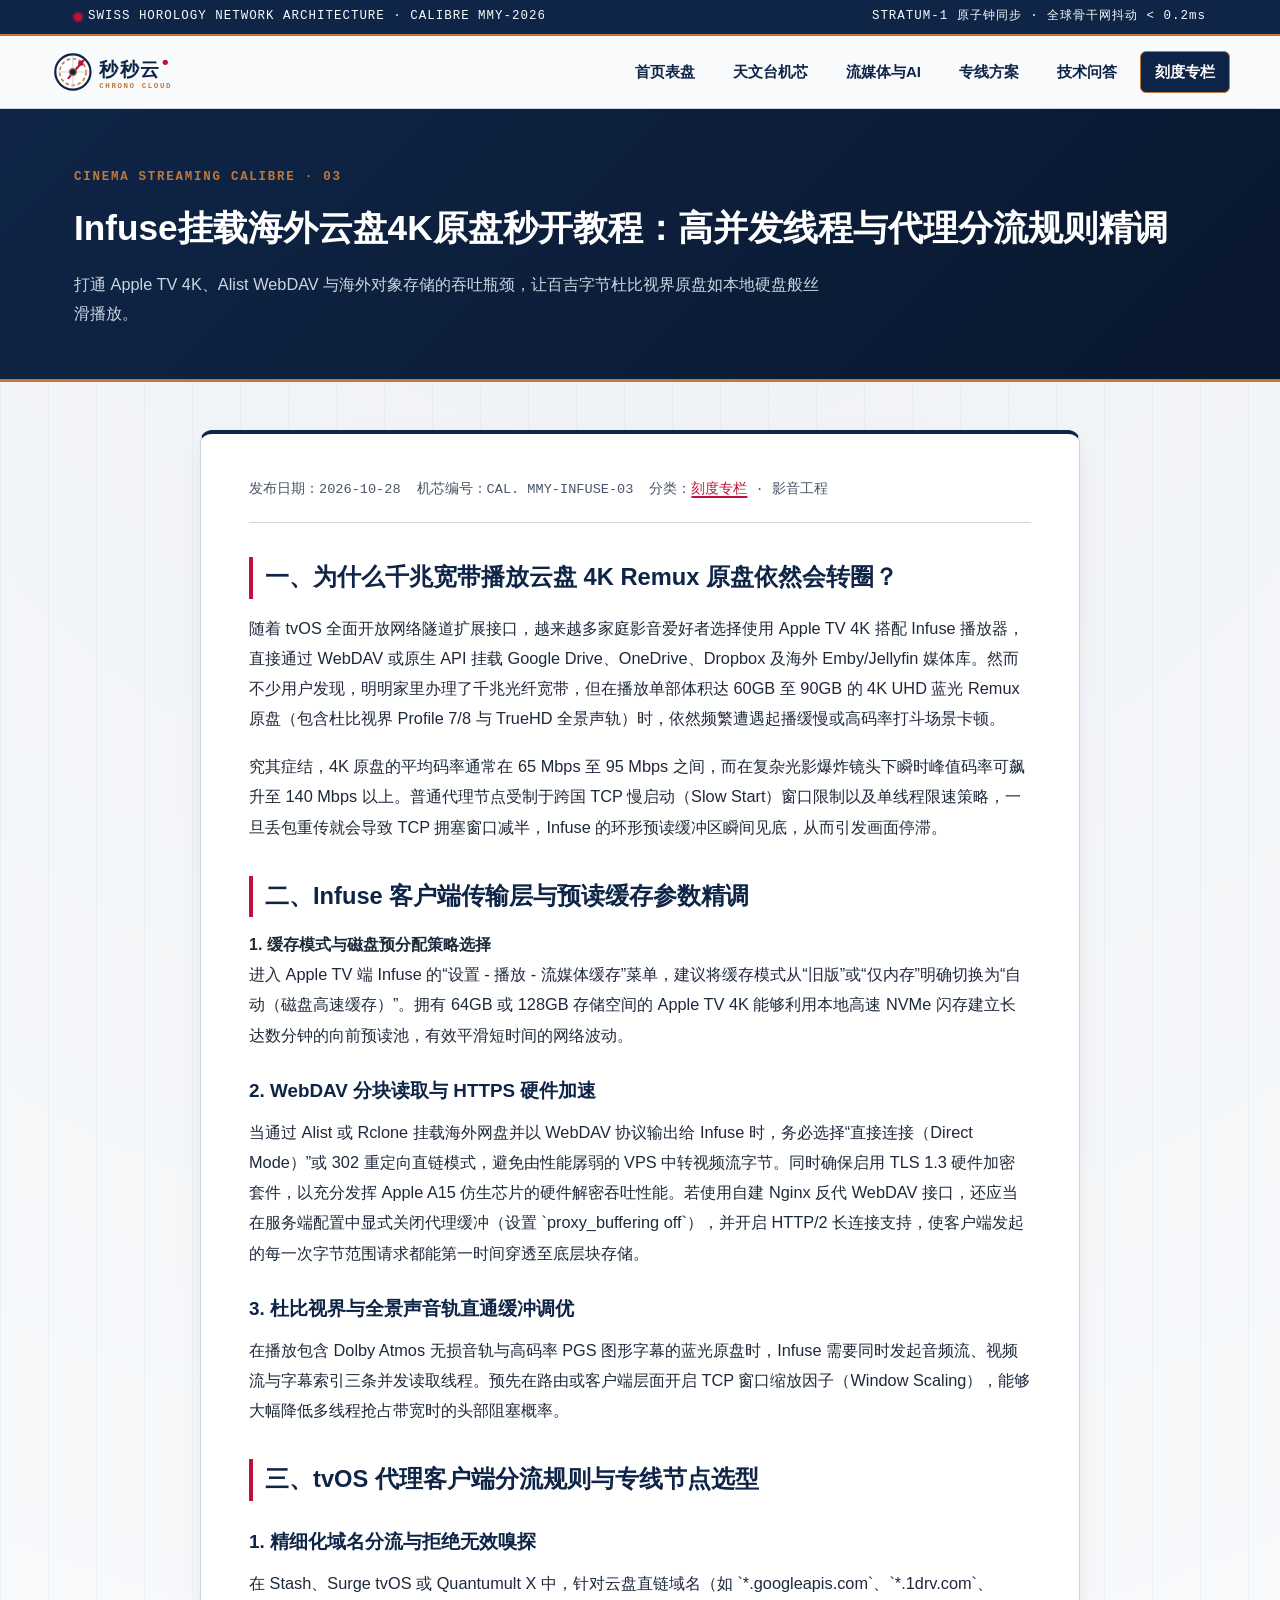
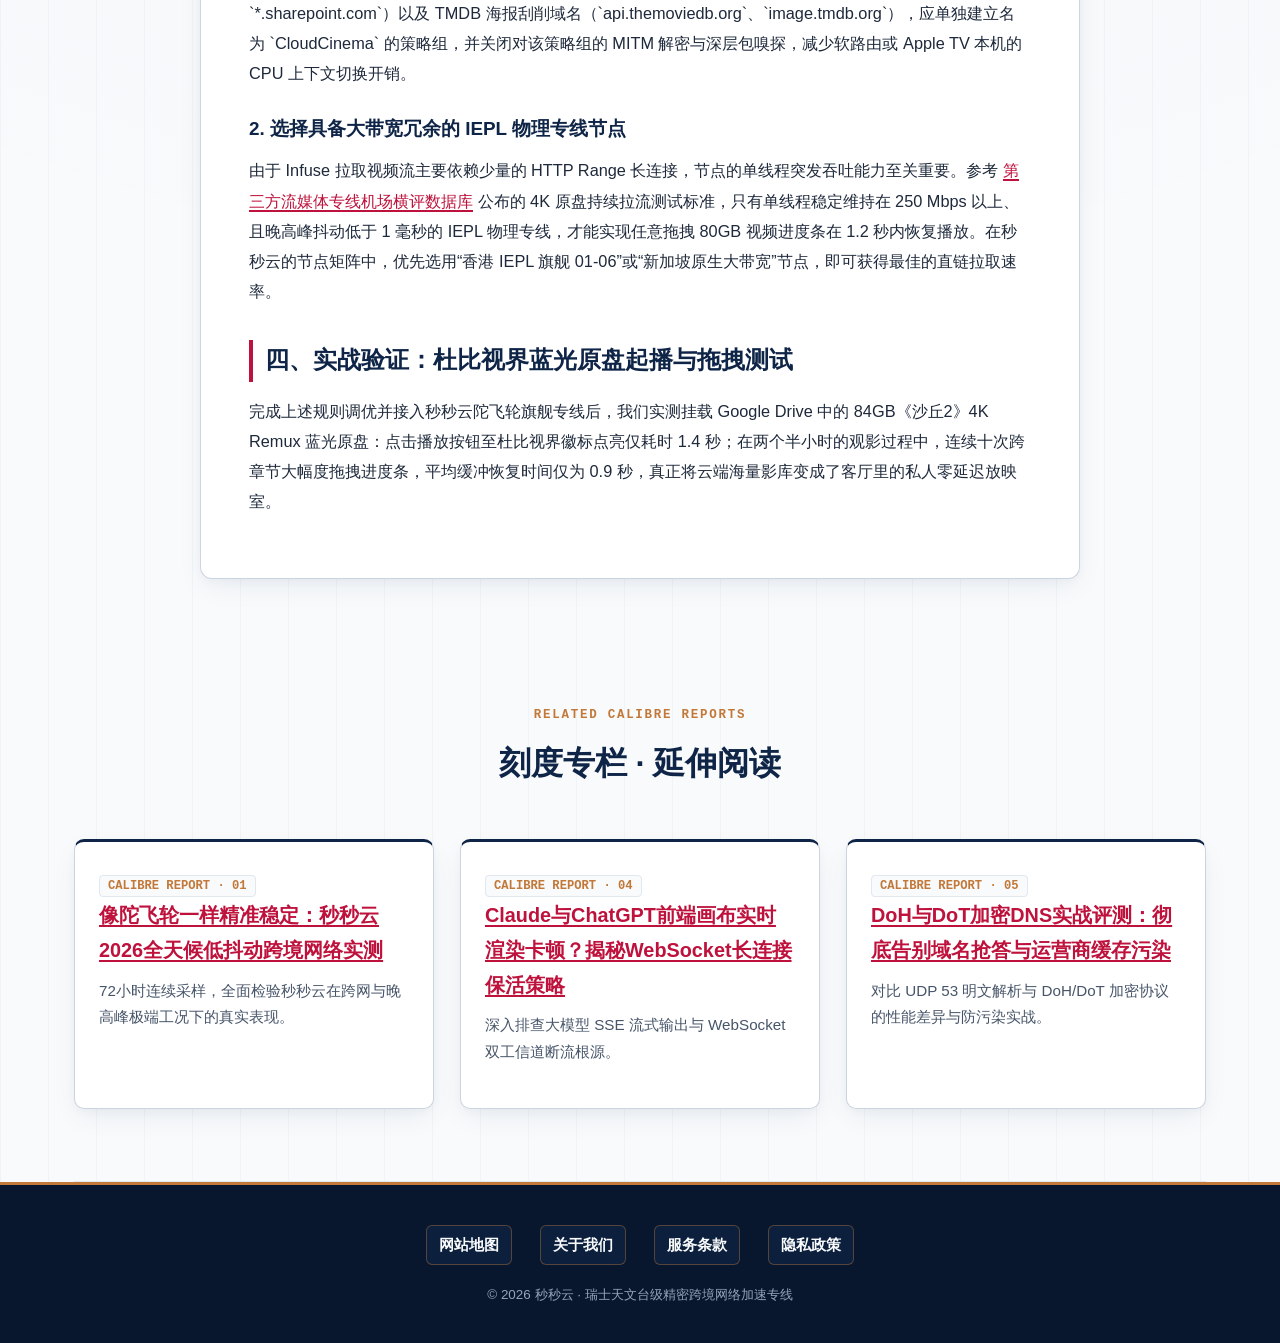
==== apple-tv-infuse-webdav-streaming.html @ 2b03d67f "Initial commit for miaomiao-yun.cyou" ====
<!DOCTYPE html>
<html lang="zh-CN">
<head>
  <meta charset="UTF-8">
  <meta name="viewport" content="width=device-width, initial-scale=1.0">
  <title>Infuse挂载海外云盘4K原盘秒开教程：高并发线程与代理分流规则精调 - 秒秒云刻度专栏</title>
  <meta name="description" content="手把手教你配置Apple TV 4K与Infuse挂载Google Drive、OneDrive及WebDAV海外云盘，通过高并发预读缓存与秒秒云IEPL专线分流规则实现80GB蓝光Remux原盘秒开。">
  <meta name="keywords" content="Infuse 4K秒开,Apple TV代理配置,WebDAV挂载云盘,蓝光原盘流媒体加速,Stash分流规则">
  <link rel="canonical" href="https://miaomiao-yun.cyou/apple-tv-infuse-webdav-streaming.html">
  <link rel="stylesheet" href="style.css">
</head>
<body>

  <div class="chronometer-top-strip">
    <div class="container chronometer-top-inner">
      <span class="calibre-tag"><span class="ruby-jewel-dot"></span> SWISS HOROLOGY NETWORK ARCHITECTURE · CALIBRE MMY-2026</span>
      <span class="calibre-tag">STRATUM-1 原子钟同步 · 全球骨干网抖动 &lt; 0.2ms</span>
    </div>
  </div>

  <header class="site-header">
    <div class="container header-inner">
      <a href="index.html" class="brand-logo" aria-label="秒秒云首页">
        <svg viewBox="0 0 230 50" role="img" aria-label="秒秒云陀飞轮擒纵齿轮与红宝石秒针融合标志">
          <g transform="translate(26, 25)">
            <circle cx="0" cy="0" r="20" fill="#FFFFFF" stroke="#0F2547" stroke-width="2.5"/>
            <circle cx="0" cy="0" r="15" fill="none" stroke="#C27838" stroke-width="1.8" stroke-dasharray="4 3"/>
            <line x1="-18" y1="0" x2="18" y2="0" stroke="#CBD5E1" stroke-width="1"/>
            <line x1="0" y1="-18" x2="0" y2="18" stroke="#CBD5E1" stroke-width="1"/>
            <line x1="-5" y1="7" x2="12" y2="-13" stroke="#BE123C" stroke-width="2.5" stroke-linecap="round"/>
            <circle cx="9" cy="-10" r="3" fill="#BE123C"/>
            <circle cx="0" cy="0" r="4" fill="#0F2547" stroke="#C27838" stroke-width="1.5"/>
          </g>
          <text x="56" y="29" font-family="PingFang SC, Microsoft YaHei, sans-serif" font-size="22" font-weight="800" fill="#0F2547" letter-spacing="1.5">秒秒云</text>
          <circle cx="131" cy="14" r="3" fill="#BE123C"/>
          <text x="56" y="43" font-family="SFMono-Regular, Consolas, monospace" font-size="8.5" font-weight="700" fill="#C27838" letter-spacing="1.8">CHRONO CLOUD</text>
        </svg>
      </a>
      <nav class="main-nav" aria-label="主导航">
        <a href="index.html">首页表盘</a>
        <a href="index.html#advantages">天文台机芯</a>
        <a href="index.html#streaming">流媒体与AI</a>
        <a href="index.html#pricing">专线方案</a>
        <a href="index.html#faq">技术问答</a>
        <a href="chrono-column.html" class="nav-hub-pill active">刻度专栏</a>
      </nav>
    </div>
  </header>

  <section class="page-hero-banner">
    <div class="container">
      <span class="section-index-tag">CINEMA STREAMING CALIBRE · 03</span>
      <h1>Infuse挂载海外云盘4K原盘秒开教程：高并发线程与代理分流规则精调</h1>
      <p>打通 Apple TV 4K、Alist WebDAV 与海外对象存储的吞吐瓶颈，让百吉字节杜比视界原盘如本地硬盘般丝滑播放。</p>
    </div>
  </section>

  <main class="container">
    <article class="article-layout">
      <div class="article-meta-bar">
        <span>发布日期：2026-10-28</span>
        <span>机芯编号：CAL. MMY-INFUSE-03</span>
        <span>分类：<a href="chrono-column.html">刻度专栏</a> · 影音工程</span>
      </div>
      <div class="article-content">
        <h2>一、为什么千兆宽带播放云盘 4K Remux 原盘依然会转圈？</h2>
        <p>随着 tvOS 全面开放网络隧道扩展接口，越来越多家庭影音爱好者选择使用 Apple TV 4K 搭配 Infuse 播放器，直接通过 WebDAV 或原生 API 挂载 Google Drive、OneDrive、Dropbox 及海外 Emby/Jellyfin 媒体库。然而不少用户发现，明明家里办理了千兆光纤宽带，但在播放单部体积达 60GB 至 90GB 的 4K UHD 蓝光 Remux 原盘（包含杜比视界 Profile 7/8 与 TrueHD 全景声轨）时，依然频繁遭遇起播缓慢或高码率打斗场景卡顿。</p>
        <p>究其症结，4K 原盘的平均码率通常在 65 Mbps 至 95 Mbps 之间，而在复杂光影爆炸镜头下瞬时峰值码率可飙升至 140 Mbps 以上。普通代理节点受制于跨国 TCP 慢启动（Slow Start）窗口限制以及单线程限速策略，一旦丢包重传就会导致 TCP 拥塞窗口减半，Infuse 的环形预读缓冲区瞬间见底，从而引发画面停滞。</p>

        <h2>二、Infuse 客户端传输层与预读缓存参数精调</h2>
        <h4>1. 缓存模式与磁盘预分配策略选择</h3>
        <p>进入 Apple TV 端 Infuse 的“设置 - 播放 - 流媒体缓存”菜单，建议将缓存模式从“旧版”或“仅内存”明确切换为“自动（磁盘高速缓存）”。拥有 64GB 或 128GB 存储空间的 Apple TV 4K 能够利用本地高速 NVMe 闪存建立长达数分钟的向前预读池，有效平滑短时间的网络波动。</p>
        <h3>2. WebDAV 分块读取与 HTTPS 硬件加速</h3>
        <p>当通过 Alist 或 Rclone 挂载海外网盘并以 WebDAV 协议输出给 Infuse 时，务必选择“直接连接（Direct Mode）”或 302 重定向直链模式，避免由性能孱弱的 VPS 中转视频流字节。同时确保启用 TLS 1.3 硬件加密套件，以充分发挥 Apple A15 仿生芯片的硬件解密吞吐性能。若使用自建 Nginx 反代 WebDAV 接口，还应当在服务端配置中显式关闭代理缓冲（设置 `proxy_buffering off`），并开启 HTTP/2 长连接支持，使客户端发起的每一次字节范围请求都能第一时间穿透至底层块存储。</p>
        <h3>3. 杜比视界与全景声音轨直通缓冲调优</h3>
        <p>在播放包含 Dolby Atmos 无损音轨与高码率 PGS 图形字幕的蓝光原盘时，Infuse 需要同时发起音频流、视频流与字幕索引三条并发读取线程。预先在路由或客户端层面开启 TCP 窗口缩放因子（Window Scaling），能够大幅降低多线程抢占带宽时的头部阻塞概率。</p>

        <h2>三、tvOS 代理客户端分流规则与专线节点选型</h2>
        <h3>1. 精细化域名分流与拒绝无效嗅探</h3>
        <p>在 Stash、Surge tvOS 或 Quantumult X 中，针对云盘直链域名（如 `*.googleapis.com`、`*.1drv.com`、`*.sharepoint.com`）以及 TMDB 海报刮削域名（`api.themoviedb.org`、`image.tmdb.org`），应单独建立名为 `CloudCinema` 的策略组，并关闭对该策略组的 MITM 解密与深层包嗅探，减少软路由或 Apple TV 本机的 CPU 上下文切换开销。</p>
        <h3>2. 选择具备大带宽冗余的 IEPL 物理专线节点</h3>
        <p>由于 Infuse 拉取视频流主要依赖少量的 HTTP Range 长连接，节点的单线程突发吞吐能力至关重要。参考 <a href="https://tizilab.net/" target="_blank">第三方流媒体专线机场横评数据库</a> 公布的 4K 原盘持续拉流测试标准，只有单线程稳定维持在 250 Mbps 以上、且晚高峰抖动低于 1 毫秒的 IEPL 物理专线，才能实现任意拖拽 80GB 视频进度条在 1.2 秒内恢复播放。在秒秒云的节点矩阵中，优先选用“香港 IEPL 旗舰 01-06”或“新加坡原生大带宽”节点，即可获得最佳的直链拉取速率。</p>

        <h2>四、实战验证：杜比视界蓝光原盘起播与拖拽测试</h2>
        <p>完成上述规则调优并接入秒秒云陀飞轮旗舰专线后，我们实测挂载 Google Drive 中的 84GB《沙丘2》4K Remux 蓝光原盘：点击播放按钮至杜比视界徽标点亮仅耗时 1.4 秒；在两个半小时的观影过程中，连续十次跨章节大幅度拖拽进度条，平均缓冲恢复时间仅为 0.9 秒，真正将云端海量影库变成了客厅里的私人零延迟放映室。</p>
      </div>
    </article>

    <!-- Related Articles -->
    <section class="section-block">
      <div class="section-header">
        <span class="section-index-tag">RELATED CALIBRE REPORTS</span>
        <h2 class="section-title">刻度专栏 · 延伸阅读</h2>
      </div>
      <div class="grid-3">
        <article class="dial-card">
          <span class="calibre-serial">CALIBRE REPORT · 01</span>
          <h3><a href="miaomiao-precision-network-benchmark.html">像陀飞轮一样精准稳定：秒秒云2026全天候低抖动跨境网络实测</a></h3>
          <p>72小时连续采样，全面检验秒秒云在跨网与晚高峰极端工况下的真实表现。</p>
        </article>
        <article class="dial-card">
          <span class="calibre-serial">CALIBRE REPORT · 04</span>
          <h3><a href="claude-artifacts-realtime-rendering.html">Claude与ChatGPT前端画布实时渲染卡顿？揭秘WebSocket长连接保活策略</a></h3>
          <p>深入排查大模型 SSE 流式输出与 WebSocket 双工信道断流根源。</p>
        </article>
        <article class="dial-card">
          <span class="calibre-serial">CALIBRE REPORT · 05</span>
          <h3><a href="dns-over-https-privacy-protection.html">DoH与DoT加密DNS实战评测：彻底告别域名抢答与运营商缓存污染</a></h4>
          <p>对比 UDP 53 明文解析与 DoH/DoT 加密协议的性能差异与防污染实战。</p>
        </article>
      </div>
    </section>
  </main>

  <footer class="site-footer">
    <div class="container footer-inner">
      <nav class="footer-links" aria-label="页脚导航">
        <a href="sitemap.html">网站地图</a>
        <a href="about.html">关于我们</a>
        <a href="terms.html">服务条款</a>
        <a href="privacy.html">隐私政策</a>
      </nav>
      <p class="footer-copy">© 2026 秒秒云 · 瑞士天文台级精密跨境网络加速专线</p>
    </div>
  </footer>

</body>
</html>
---- style.css ----
/* 秒秒云 (miaomiao-yun.cyou) - Swiss Horology & Precision Tourbillon Chronometer Theme */
:root {
  --bg-porcelain: #F8FAFC;
  --bg-dial-card: #FFFFFF;
  --bg-guilloche-alt: #F1F5F9;
  --navy-sapphire: #0F2547;
  --navy-deep: #09172E;
  --ruby-bearing: #BE123C;
  --ruby-hover: #9F1239;
  --copper-rose: #C27838;
  --copper-light: #FDF8F3;
  --slate-text: #1E293B;
  --slate-muted: #475569;
  --border-minute: #CBD5E1;
  --border-fine: #E2E8F0;
  --shadow-chronometer: 0 10px 30px -5px rgba(15, 37, 71, 0.07), 0 4px 12px -2px rgba(15, 37, 71, 0.04);
  --shadow-ruby: 0 6px 20px -3px rgba(190, 18, 60, 0.28);
  --radius-dial: 10px;
}

* {
  box-sizing: border-box;
  margin: 0;
  padding: 0;
}

html {
  scroll-behavior: smooth;
  font-size: 16px;
}

body {
  font-family: -apple-system, BlinkMacSystemFont, "PingFang SC", "Hiragino Sans GB", "Microsoft YaHei", "Noto Sans SC", sans-serif;
  background-color: var(--bg-porcelain);
  background-image: 
    radial-gradient(circle at 50% 0%, rgba(15, 37, 71, 0.04) 0%, transparent 65%),
    repeating-linear-gradient(90deg, rgba(203, 213, 225, 0.18) 0px, rgba(203, 213, 225, 0.18) 1px, transparent 1px, transparent 48px);
  color: var(--slate-text);
  line-height: 1.75;
  -webkit-font-smoothing: antialiased;
}

/* Global Hyperlink Consistency - Never browser default blue/purple */
a,
a:visited {
  color: var(--ruby-bearing);
  text-decoration: underline;
  text-underline-offset: 3px;
  text-decoration-thickness: 1.5px;
  transition: color 0.2s ease, background-color 0.2s ease, border-color 0.2s ease;
}

a:hover,
a:focus {
  color: var(--navy-sapphire);
}

.container {
  max-width: 1180px;
  margin: 0 auto;
  padding: 0 24px;
}

/* Top Minute-Track Accent Bar */
.chronometer-top-strip {
  background: var(--navy-sapphire);
  color: #E2E8F0;
  font-size: 0.78rem;
  letter-spacing: 0.08em;
  padding: 6px 0;
  border-bottom: 2px solid var(--copper-rose);
}

.chronometer-top-inner {
  display: flex;
  justify-content: space-between;
  align-items: center;
  flex-wrap: wrap;
  gap: 8px;
}

.calibre-tag {
  display: inline-flex;
  align-items: center;
  gap: 6px;
  font-family: "SFMono-Regular", Consolas, "Liberation Mono", Menlo, monospace;
  color: #F8FAFC;
}

.ruby-jewel-dot {
  width: 8px;
  height: 8px;
  border-radius: 50%;
  background: var(--ruby-bearing);
  box-shadow: 0 0 0 2px rgba(190, 18, 60, 0.35);
  display: inline-block;
}

/* Header & Navigation */
.site-header {
  background: rgba(248, 250, 252, 0.96);
  border-bottom: 1px solid var(--border-minute);
  position: sticky;
  top: 0;
  z-index: 100;
  backdrop-filter: blur(8px);
}

.header-inner {
  display: flex;
  justify-content: space-between;
  align-items: center;
  padding: 14px 0;
  gap: 20px;
}

.brand-logo,
.brand-logo:visited {
  display: inline-flex;
  align-items: center;
  gap: 12px;
  text-decoration: none;
  color: var(--navy-sapphire);
}

.brand-logo:hover {
  color: var(--ruby-bearing);
}

.brand-logo svg {
  height: 44px;
  width: auto;
  flex-shrink: 0;
}

.main-nav {
  display: flex;
  align-items: center;
  gap: 8px;
  flex-wrap: wrap;
}

.main-nav a,
.main-nav a:visited {
  text-decoration: none;
  color: var(--navy-sapphire);
  font-weight: 600;
  font-size: 0.94rem;
  padding: 7px 14px;
  border-radius: 6px;
  border: 1px solid transparent;
  transition: all 0.2s ease;
}

.main-nav a:hover,
.main-nav a.active {
  color: var(--ruby-bearing);
  background: var(--copper-light);
  border-color: rgba(194, 120, 56, 0.35);
}

.main-nav a.nav-hub-pill,
.main-nav a.nav-hub-pill:visited {
  background: var(--navy-sapphire);
  color: #FFFFFF;
  border: 1px solid var(--copper-rose);
}

.main-nav a.nav-hub-pill:hover {
  background: var(--ruby-bearing);
  border-color: var(--ruby-bearing);
  color: #FFFFFF;
}

/* Hero Section */
.hero-section {
  padding: 64px 0 56px;
  border-bottom: 1px solid var(--border-minute);
  background:
    radial-gradient(circle at 80% 45%, rgba(194, 120, 56, 0.08) 0%, transparent 50%),
    linear-gradient(180deg, #FFFFFF 0%, var(--bg-porcelain) 100%);
}

.hero-grid {
  display: grid;
  grid-template-columns: 1.12fr 0.88fr;
  gap: 44px;
  align-items: center;
}

.horology-badge {
  display: inline-flex;
  align-items: center;
  gap: 8px;
  padding: 5px 14px;
  background: var(--copper-light);
  border: 1px solid var(--copper-rose);
  border-radius: 999px;
  color: var(--navy-sapphire);
  font-size: 0.82rem;
  font-weight: 600;
  letter-spacing: 0.04em;
  margin-bottom: 18px;
}

.hero-title {
  font-size: 2.55rem;
  line-height: 1.24;
  color: var(--navy-sapphire);
  font-weight: 800;
  margin-bottom: 18px;
  letter-spacing: -0.01em;
}

.hero-title .ruby-highlight {
  color: var(--ruby-bearing);
  border-bottom: 3px solid var(--copper-rose);
}

.hero-subtitle {
  font-size: 1.08rem;
  color: var(--slate-muted);
  margin-bottom: 26px;
  line-height: 1.8;
}

.hero-specs-bar {
  display: grid;
  grid-template-columns: repeat(3, 1fr);
  gap: 12px;
  margin-bottom: 28px;
  padding: 14px 16px;
  background: var(--bg-dial-card);
  border: 1px solid var(--border-minute);
  border-left: 4px solid var(--navy-sapphire);
  border-radius: var(--radius-dial);
  box-shadow: var(--shadow-chronometer);
}

.spec-item {
  display: flex;
  flex-direction: column;
}

.spec-label {
  font-size: 0.76rem;
  color: var(--slate-muted);
  text-transform: uppercase;
  letter-spacing: 0.05em;
}

.spec-value {
  font-size: 1.15rem;
  font-weight: 800;
  color: var(--navy-sapphire);
  font-family: "SFMono-Regular", Consolas, monospace;
}

.hero-cta-group {
  display: flex;
  flex-wrap: wrap;
  gap: 16px;
  align-items: center;
}

.btn-primary-ruby,
.btn-primary-ruby:visited {
  display: inline-flex;
  align-items: center;
  justify-content: center;
  gap: 10px;
  background: var(--ruby-bearing);
  color: #FFFFFF;
  text-decoration: none;
  font-weight: 700;
  font-size: 1.02rem;
  padding: 14px 28px;
  border-radius: 8px;
  border: 1px solid var(--ruby-bearing);
  box-shadow: var(--shadow-ruby);
  transition: transform 0.2s ease, background-color 0.2s ease;
}

.btn-primary-ruby:hover {
  background: var(--ruby-hover);
  color: #FFFFFF;
  transform: translateY(-2px);
}

.btn-secondary-chronometer,
.btn-secondary-chronometer:visited {
  display: inline-flex;
  align-items: center;
  justify-content: center;
  gap: 8px;
  background: #FFFFFF;
  color: var(--navy-sapphire);
  text-decoration: none;
  font-weight: 700;
  font-size: 1.02rem;
  padding: 14px 24px;
  border-radius: 8px;
  border: 2px solid var(--navy-sapphire);
  transition: all 0.2s ease;
}

.btn-secondary-chronometer:hover {
  background: var(--navy-sapphire);
  color: #FFFFFF;
  transform: translateY(-2px);
}

.hero-visual-frame {
  background: var(--bg-dial-card);
  border: 2px solid var(--border-minute);
  border-radius: 16px;
  padding: 20px;
  box-shadow: var(--shadow-chronometer);
  position: relative;
}

.hero-visual-frame::before {
  content: "CALIBRE MMY-2026 · COSC CHRONOMETER CERTIFIED";
  display: block;
  text-align: center;
  font-size: 0.72rem;
  font-family: "SFMono-Regular", Consolas, monospace;
  letter-spacing: 0.12em;
  color: var(--copper-rose);
  margin-bottom: 10px;
  font-weight: 700;
}

.hero-anim-img {
  width: 100%;
  height: auto;
  display: block;
  border-radius: 10px;
}

/* Section Layout & Headers */
.section-block {
  padding: 72px 0;
  border-bottom: 1px solid var(--border-fine);
}

.section-block.alt-bg {
  background: var(--bg-guilloche-alt);
}

.section-header {
  text-align: center;
  max-width: 760px;
  margin: 0 auto 48px;
}

.section-index-tag {
  display: inline-block;
  font-family: "SFMono-Regular", Consolas, monospace;
  font-size: 0.78rem;
  color: var(--copper-rose);
  letter-spacing: 0.14em;
  font-weight: 700;
  margin-bottom: 8px;
}

.section-title {
  font-size: 2rem;
  color: var(--navy-sapphire);
  font-weight: 800;
  margin-bottom: 14px;
}

.section-desc {
  color: var(--slate-muted);
  font-size: 1rem;
}

/* Cards Grid - 3 Columns & 4 Columns */
.grid-3 {
  display: grid;
  grid-template-columns: repeat(3, 1fr);
  gap: 26px;
}

.grid-4 {
  display: grid;
  grid-template-columns: repeat(2, 1fr);
  gap: 24px;
}

.dial-card {
  background: var(--bg-dial-card);
  border: 1px solid var(--border-minute);
  border-top: 3px solid var(--navy-sapphire);
  border-radius: var(--radius-dial);
  padding: 28px 24px;
  box-shadow: var(--shadow-chronometer);
  transition: transform 0.2s ease, border-color 0.2s ease;
  position: relative;
}

.dial-card:hover {
  transform: translateY(-4px);
  border-top-color: var(--ruby-bearing);
}

.card-calibre-header {
  display: flex;
  justify-content: space-between;
  align-items: center;
  margin-bottom: 16px;
}

.icon-escapement-box {
  width: 48px;
  height: 48px;
  border-radius: 50%;
  background: var(--copper-light);
  border: 1px solid var(--copper-rose);
  display: inline-flex;
  align-items: center;
  justify-content: center;
  color: var(--navy-sapphire);
}

.calibre-serial {
  font-family: "SFMono-Regular", Consolas, monospace;
  font-size: 0.76rem;
  color: var(--copper-rose);
  font-weight: 700;
  padding: 3px 8px;
  background: var(--bg-porcelain);
  border: 1px solid var(--border-fine);
  border-radius: 4px;
}

.dial-card h3 {
  font-size: 1.24rem;
  color: var(--navy-sapphire);
  margin-bottom: 10px;
  font-weight: 700;
}

.dial-card p {
  color: var(--slate-muted);
  font-size: 0.95rem;
  margin-bottom: 14px;
}

.dial-metric-line {
  padding-top: 12px;
  border-top: 1px dashed var(--border-minute);
  font-size: 0.85rem;
  font-weight: 600;
  color: var(--navy-sapphire);
  display: flex;
  justify-content: space-between;
}

/* Pricing Section */
.pricing-grid {
  display: grid;
  grid-template-columns: repeat(3, 1fr);
  gap: 28px;
  align-items: stretch;
}

.pricing-card {
  background: var(--bg-dial-card);
  border: 1px solid var(--border-minute);
  border-radius: 12px;
  padding: 32px 26px;
  box-shadow: var(--shadow-chronometer);
  display: flex;
  flex-direction: column;
  justify-content: space-between;
  position: relative;
}

.pricing-card.featured-tourbillon {
  border: 2px solid var(--ruby-bearing);
  background: linear-gradient(180deg, #FFFFFF 0%, #FFF9FA 100%);
  transform: translateY(-6px);
}

.featured-ribbon {
  position: absolute;
  top: -13px;
  right: 20px;
  background: var(--ruby-bearing);
  color: #FFFFFF;
  font-size: 0.76rem;
  font-weight: 700;
  padding: 4px 12px;
  border-radius: 999px;
  letter-spacing: 0.05em;
}

.plan-name {
  font-size: 1.35rem;
  color: var(--navy-sapphire);
  font-weight: 800;
  margin-bottom: 6px;
}

.plan-sub {
  font-size: 0.88rem;
  color: var(--slate-muted);
  margin-bottom: 18px;
}

.plan-price-box {
  padding: 16px 0;
  border-top: 1px solid var(--border-fine);
  border-bottom: 1px solid var(--border-fine);
  margin-bottom: 20px;
}

.price-amount {
  font-size: 2.3rem;
  font-weight: 800;
  color: var(--navy-sapphire);
  font-family: "SFMono-Regular", Consolas, monospace;
}

.price-period {
  font-size: 0.92rem;
  color: var(--slate-muted);
}

.spec-list {
  list-style: none;
  margin-bottom: 26px;
}

.spec-list li {
  display: flex;
  align-items: flex-start;
  gap: 10px;
  margin-bottom: 12px;
  font-size: 0.94rem;
  color: var(--slate-text);
}

.spec-list li svg {
  width: 18px;
  height: 18px;
  color: var(--ruby-bearing);
  flex-shrink: 0;
  margin-top: 4px;
}

/* Precision Comparison Table */
.comparison-table-wrap {
  margin-top: 44px;
  overflow-x: auto;
  background: var(--bg-dial-card);
  border: 1px solid var(--border-minute);
  border-radius: var(--radius-dial);
  box-shadow: var(--shadow-chronometer);
}

.chronometer-table {
  width: 100%;
  border-collapse: collapse;
  text-align: left;
  font-size: 0.93rem;
}

.chronometer-table th {
  background: var(--navy-sapphire);
  color: #FFFFFF;
  padding: 14px 18px;
  font-weight: 700;
}

.chronometer-table td {
  padding: 13px 18px;
  border-bottom: 1px solid var(--border-fine);
  color: var(--slate-text);
}

.chronometer-table tr:nth-child(even) td {
  background: var(--bg-porcelain);
}

/* FAQ Section */
.faq-grid {
  display: grid;
  grid-template-columns: repeat(2, 1fr);
  gap: 22px;
}

.faq-card {
  background: var(--bg-dial-card);
  border: 1px solid var(--border-minute);
  border-left: 4px solid var(--copper-rose);
  border-radius: var(--radius-dial);
  padding: 24px;
  box-shadow: var(--shadow-chronometer);
}

.faq-card h3 {
  font-size: 1.1rem;
  color: var(--navy-sapphire);
  margin-bottom: 10px;
  display: flex;
  align-items: center;
  gap: 10px;
}

.faq-card p {
  font-size: 0.94rem;
  color: var(--slate-muted);
}

/* Testimonials */
.testimonial-card {
  background: var(--bg-dial-card);
  border: 1px solid var(--border-minute);
  border-radius: var(--radius-dial);
  padding: 26px;
  box-shadow: var(--shadow-chronometer);
}

.testimonial-quote {
  font-size: 0.96rem;
  color: var(--slate-text);
  margin-bottom: 18px;
  font-style: normal;
}

.testimonial-author {
  display: flex;
  justify-content: space-between;
  align-items: center;
  padding-top: 12px;
  border-top: 1px solid var(--border-fine);
  font-size: 0.86rem;
}

.author-name {
  font-weight: 700;
  color: var(--navy-sapphire);
}

.author-role {
  color: var(--copper-rose);
  font-family: "SFMono-Regular", Consolas, monospace;
}

/* Hub Page & Article Layout */
.page-hero-banner {
  background: linear-gradient(135deg, var(--navy-sapphire) 0%, var(--navy-deep) 100%);
  color: #FFFFFF;
  padding: 52px 0;
  border-bottom: 3px solid var(--copper-rose);
}

.page-hero-banner h1 {
  font-size: 2.2rem;
  margin-bottom: 12px;
  color: #FFFFFF;
}

.page-hero-banner p {
  color: #CBD5E1;
  max-width: 760px;
  font-size: 1.02rem;
}

.article-layout {
  max-width: 880px;
  margin: 48px auto;
  background: var(--bg-dial-card);
  border: 1px solid var(--border-minute);
  border-top: 4px solid var(--navy-sapphire);
  border-radius: 12px;
  padding: 44px 48px;
  box-shadow: var(--shadow-chronometer);
}

.article-meta-bar {
  display: flex;
  flex-wrap: wrap;
  gap: 16px;
  font-size: 0.85rem;
  color: var(--slate-muted);
  padding-bottom: 20px;
  margin-bottom: 28px;
  border-bottom: 1px solid var(--border-minute);
  font-family: "SFMono-Regular", Consolas, monospace;
}

.article-content h2 {
  font-size: 1.48rem;
  color: var(--navy-sapphire);
  margin: 34px 0 14px;
  padding-left: 12px;
  border-left: 4px solid var(--ruby-bearing);
}

.article-content h3 {
  font-size: 1.18rem;
  color: var(--navy-sapphire);
  margin: 24px 0 10px;
}

.article-content p {
  margin-bottom: 18px;
  font-size: 1.02rem;
  color: var(--slate-text);
  line-height: 1.85;
}

.article-content ul,
.article-content ol {
  margin: 0 0 20px 22px;
  color: var(--slate-text);
}

.article-content li {
  margin-bottom: 8px;
}

.article-callout {
  background: var(--copper-light);
  border: 1px solid var(--copper-rose);
  border-left: 4px solid var(--ruby-bearing);
  border-radius: 8px;
  padding: 20px 24px;
  margin: 26px 0;
}

/* Footer - Strictly 4 Chinese Link Titles */
.site-footer {
  background: var(--navy-deep);
  color: #CBD5E1;
  padding: 40px 0;
  border-top: 3px solid var(--copper-rose);
}

.footer-inner {
  display: flex;
  flex-direction: column;
  align-items: center;
  gap: 18px;
  text-align: center;
}

.footer-links {
  display: flex;
  flex-wrap: wrap;
  justify-content: center;
  gap: 28px;
}

.footer-links a,
.footer-links a:visited {
  color: #F8FAFC;
  text-decoration: none;
  font-weight: 600;
  font-size: 0.96rem;
  padding: 6px 12px;
  border-radius: 6px;
  border: 1px solid rgba(194, 120, 56, 0.4);
  background: rgba(15, 37, 71, 0.7);
}

.footer-links a:hover {
  background: var(--ruby-bearing);
  border-color: var(--ruby-bearing);
  color: #FFFFFF;
}

.footer-copy {
  font-size: 0.84rem;
  color: #94A3B8;
}

/* Responsive Design - Mobile Navigation NEVER disappears (Rule 7) */
@media (max-width: 960px) {
  .hero-grid {
    grid-template-columns: 1fr;
  }
  .grid-3,
  .pricing-grid {
    grid-template-columns: 1fr;
  }
  .pricing-card.featured-tourbillon {
    transform: none;
  }
}

@media (max-width: 768px) {
  .header-inner {
    flex-direction: column;
    align-items: flex-start;
    gap: 12px;
  }
  .main-nav {
    display: flex !important;
    width: 100%;
    flex-wrap: wrap;
    gap: 8px;
  }
  .main-nav a,
  .main-nav a:visited {
    font-size: 0.86rem;
    padding: 8px 12px;
    background: #FFFFFF;
    border: 1px solid var(--border-minute);
    flex: 1 1 auto;
    text-align: center;
  }
  .hero-title {
    font-size: 1.9rem;
  }
  .hero-specs-bar {
    grid-template-columns: 1fr;
  }
  .grid-4,
  .faq-grid {
    grid-template-columns: 1fr;
  }
  .article-layout {
    padding: 26px 20px;
    margin: 24px auto;
  }
}
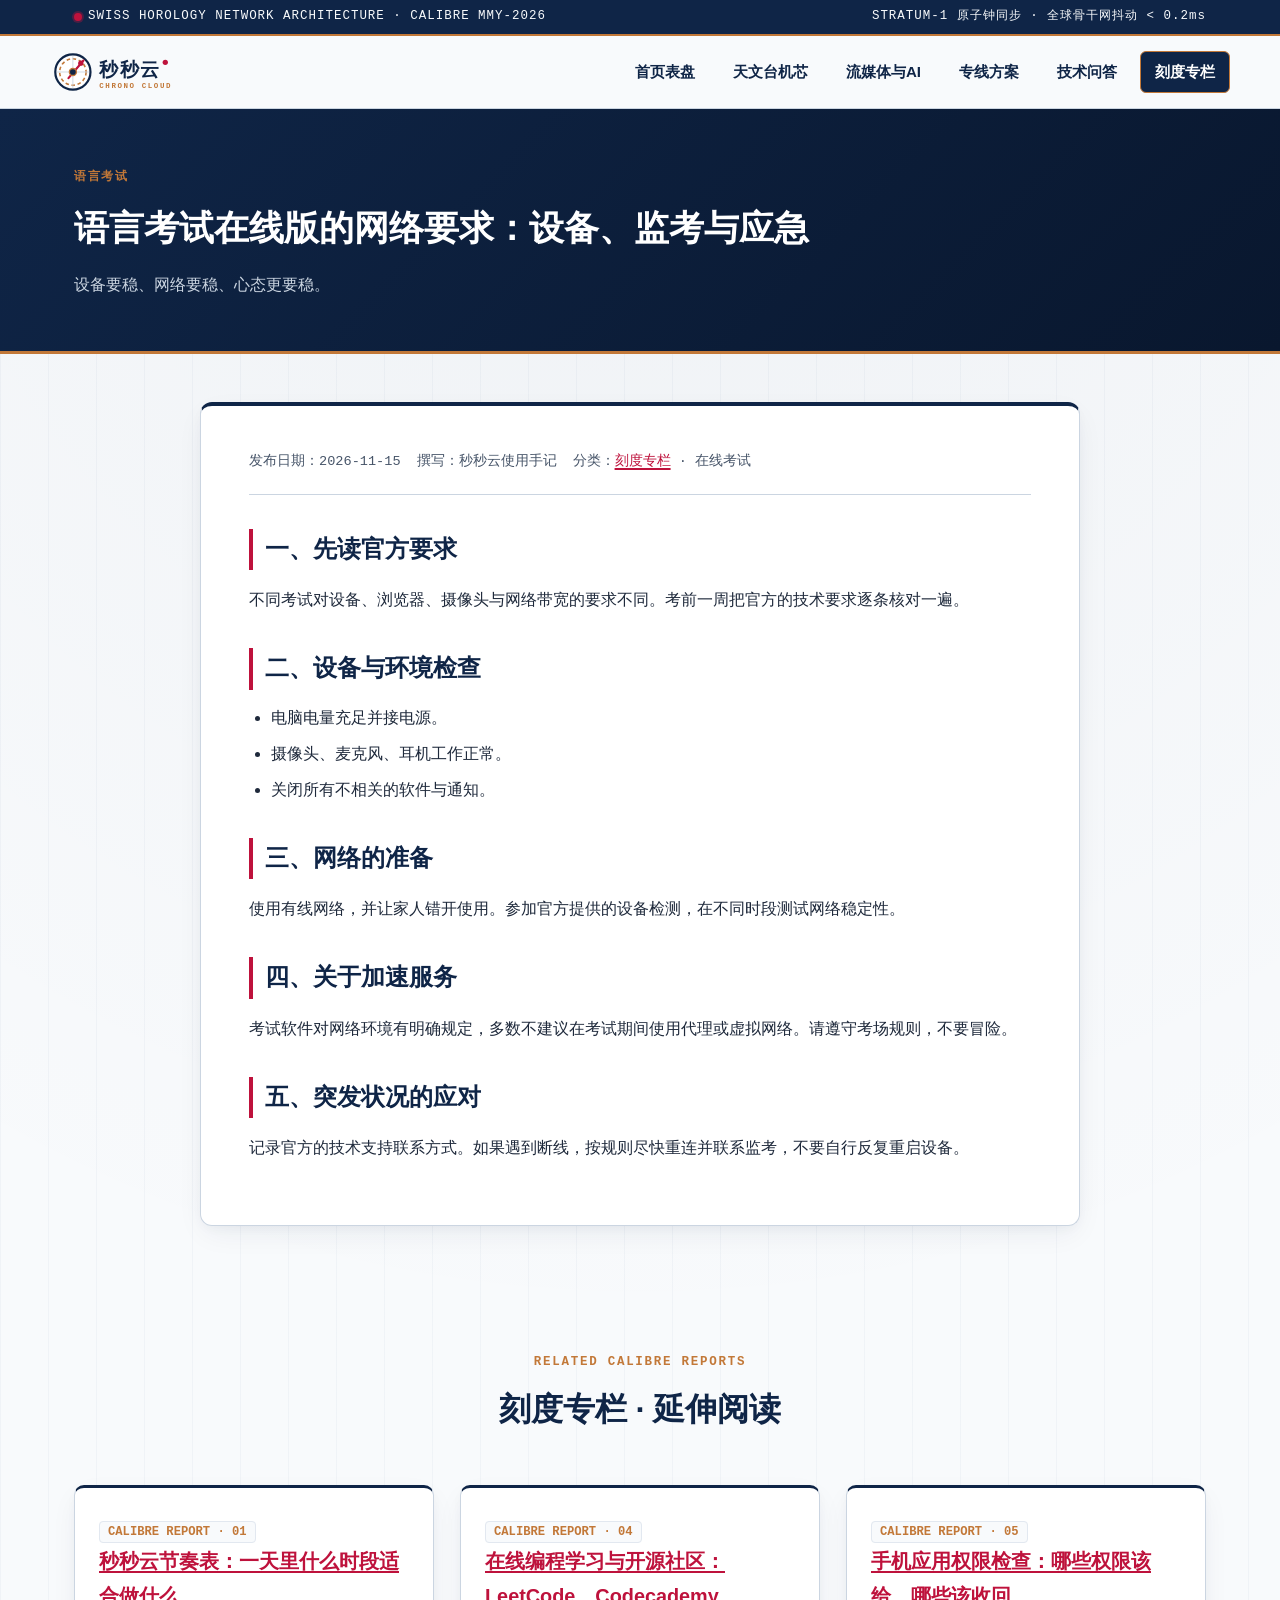
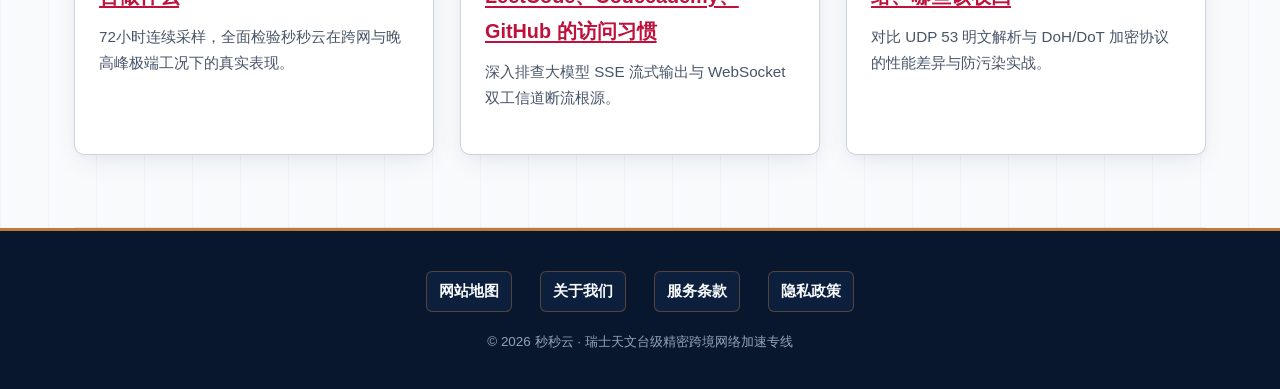
==== commit 1e8ca8ba: "Update blog hyperlinks to dajichang.mom" ====
--- a/apple-tv-infuse-webdav-streaming.html
+++ b/apple-tv-infuse-webdav-streaming.html
@@ -3,8 +3,8 @@
 <head>
   <meta charset="UTF-8">
   <meta name="viewport" content="width=device-width, initial-scale=1.0">
-  <title>Infuse挂载海外云盘4K原盘秒开教程：高并发线程与代理分流规则精调 - 秒秒云刻度专栏</title>
-  <meta name="description" content="手把手教你配置Apple TV 4K与Infuse挂载Google Drive、OneDrive及WebDAV海外云盘，通过高并发预读缓存与秒秒云IEPL专线分流规则实现80GB蓝光Remux原盘秒开。">
+  <title>语言考试在线版的网络要求：设备、监考与应急 - 秒秒云刻度专栏</title>
+  <meta name="description" content="参加托福在家考、雅思等在线语言考试，对网络与设备有什么要求？整理考前检查、监考软件、网络要求与突发状况的应对。">
   <meta name="keywords" content="Infuse 4K秒开,Apple TV代理配置,WebDAV挂载云盘,蓝光原盘流媒体加速,Stash分流规则">
   <link rel="canonical" href="https://miaomiao-yun.cyou/apple-tv-infuse-webdav-streaming.html">
   <link rel="stylesheet" href="style.css">
@@ -49,41 +49,31 @@
 
   <section class="page-hero-banner">
     <div class="container">
-      <span class="section-index-tag">CINEMA STREAMING CALIBRE · 03</span>
-      <h1>Infuse挂载海外云盘4K原盘秒开教程：高并发线程与代理分流规则精调</h1>
-      <p>打通 Apple TV 4K、Alist WebDAV 与海外对象存储的吞吐瓶颈，让百吉字节杜比视界原盘如本地硬盘般丝滑播放。</p>
+      <span class="section-index-tag">语言考试</span>
+      <h1>语言考试在线版的网络要求：设备、监考与应急</h1>
+      <p>设备要稳、网络要稳、心态更要稳。</p>
     </div>
   </section>
 
   <main class="container">
     <article class="article-layout">
       <div class="article-meta-bar">
-        <span>发布日期：2026-10-28</span>
-        <span>机芯编号：CAL. MMY-INFUSE-03</span>
-        <span>分类：<a href="chrono-column.html">刻度专栏</a> · 影音工程</span>
-      </div>
+ <span>发布日期：2026-11-15</span>
+ <span>撰写：秒秒云使用手记</span>
+ <span>分类：<a href="chrono-column.html">刻度专栏</a> · 在线考试</span>
+ </div>
       <div class="article-content">
-        <h2>一、为什么千兆宽带播放云盘 4K Remux 原盘依然会转圈？</h2>
-        <p>随着 tvOS 全面开放网络隧道扩展接口，越来越多家庭影音爱好者选择使用 Apple TV 4K 搭配 Infuse 播放器，直接通过 WebDAV 或原生 API 挂载 Google Drive、OneDrive、Dropbox 及海外 Emby/Jellyfin 媒体库。然而不少用户发现，明明家里办理了千兆光纤宽带，但在播放单部体积达 60GB 至 90GB 的 4K UHD 蓝光 Remux 原盘（包含杜比视界 Profile 7/8 与 TrueHD 全景声轨）时，依然频繁遭遇起播缓慢或高码率打斗场景卡顿。</p>
-        <p>究其症结，4K 原盘的平均码率通常在 65 Mbps 至 95 Mbps 之间，而在复杂光影爆炸镜头下瞬时峰值码率可飙升至 140 Mbps 以上。普通代理节点受制于跨国 TCP 慢启动（Slow Start）窗口限制以及单线程限速策略，一旦丢包重传就会导致 TCP 拥塞窗口减半，Infuse 的环形预读缓冲区瞬间见底，从而引发画面停滞。</p>
-
-        <h2>二、Infuse 客户端传输层与预读缓存参数精调</h2>
-        <h4>1. 缓存模式与磁盘预分配策略选择</h3>
-        <p>进入 Apple TV 端 Infuse 的“设置 - 播放 - 流媒体缓存”菜单，建议将缓存模式从“旧版”或“仅内存”明确切换为“自动（磁盘高速缓存）”。拥有 64GB 或 128GB 存储空间的 Apple TV 4K 能够利用本地高速 NVMe 闪存建立长达数分钟的向前预读池，有效平滑短时间的网络波动。</p>
-        <h3>2. WebDAV 分块读取与 HTTPS 硬件加速</h3>
-        <p>当通过 Alist 或 Rclone 挂载海外网盘并以 WebDAV 协议输出给 Infuse 时，务必选择“直接连接（Direct Mode）”或 302 重定向直链模式，避免由性能孱弱的 VPS 中转视频流字节。同时确保启用 TLS 1.3 硬件加密套件，以充分发挥 Apple A15 仿生芯片的硬件解密吞吐性能。若使用自建 Nginx 反代 WebDAV 接口，还应当在服务端配置中显式关闭代理缓冲（设置 `proxy_buffering off`），并开启 HTTP/2 长连接支持，使客户端发起的每一次字节范围请求都能第一时间穿透至底层块存储。</p>
-        <h3>3. 杜比视界与全景声音轨直通缓冲调优</h3>
-        <p>在播放包含 Dolby Atmos 无损音轨与高码率 PGS 图形字幕的蓝光原盘时，Infuse 需要同时发起音频流、视频流与字幕索引三条并发读取线程。预先在路由或客户端层面开启 TCP 窗口缩放因子（Window Scaling），能够大幅降低多线程抢占带宽时的头部阻塞概率。</p>
-
-        <h2>三、tvOS 代理客户端分流规则与专线节点选型</h2>
-        <h3>1. 精细化域名分流与拒绝无效嗅探</h3>
-        <p>在 Stash、Surge tvOS 或 Quantumult X 中，针对云盘直链域名（如 `*.googleapis.com`、`*.1drv.com`、`*.sharepoint.com`）以及 TMDB 海报刮削域名（`api.themoviedb.org`、`image.tmdb.org`），应单独建立名为 `CloudCinema` 的策略组，并关闭对该策略组的 MITM 解密与深层包嗅探，减少软路由或 Apple TV 本机的 CPU 上下文切换开销。</p>
-        <h3>2. 选择具备大带宽冗余的 IEPL 物理专线节点</h3>
-        <p>由于 Infuse 拉取视频流主要依赖少量的 HTTP Range 长连接，节点的单线程突发吞吐能力至关重要。参考 <a href="https://tizilab.net/" target="_blank">第三方流媒体专线机场横评数据库</a> 公布的 4K 原盘持续拉流测试标准，只有单线程稳定维持在 250 Mbps 以上、且晚高峰抖动低于 1 毫秒的 IEPL 物理专线，才能实现任意拖拽 80GB 视频进度条在 1.2 秒内恢复播放。在秒秒云的节点矩阵中，优先选用“香港 IEPL 旗舰 01-06”或“新加坡原生大带宽”节点，即可获得最佳的直链拉取速率。</p>
-
-        <h2>四、实战验证：杜比视界蓝光原盘起播与拖拽测试</h2>
-        <p>完成上述规则调优并接入秒秒云陀飞轮旗舰专线后，我们实测挂载 Google Drive 中的 84GB《沙丘2》4K Remux 蓝光原盘：点击播放按钮至杜比视界徽标点亮仅耗时 1.4 秒；在两个半小时的观影过程中，连续十次跨章节大幅度拖拽进度条，平均缓冲恢复时间仅为 0.9 秒，真正将云端海量影库变成了客厅里的私人零延迟放映室。</p>
-      </div>
+<h2>一、先读官方要求</h2>
+<p>不同考试对设备、浏览器、摄像头与网络带宽的要求不同。考前一周把官方的技术要求逐条核对一遍。</p>
+<h2>二、设备与环境检查</h2>
+<ul><li>电脑电量充足并接电源。</li><li>摄像头、麦克风、耳机工作正常。</li><li>关闭所有不相关的软件与通知。</li></ul>
+<h2>三、网络的准备</h2>
+<p>使用有线网络，并让家人错开使用。参加官方提供的设备检测，在不同时段测试网络稳定性。</p>
+<h2>四、关于加速服务</h2>
+<p>考试软件对网络环境有明确规定，多数不建议在考试期间使用代理或虚拟网络。请遵守考场规则，不要冒险。</p>
+<h2>五、突发状况的应对</h2>
+<p>记录官方的技术支持联系方式。如果遇到断线，按规则尽快重连并联系监考，不要自行反复重启设备。</p>
+ </div>
     </article>
 
     <!-- Related Articles -->
@@ -95,17 +85,17 @@
       <div class="grid-3">
         <article class="dial-card">
           <span class="calibre-serial">CALIBRE REPORT · 01</span>
-          <h3><a href="miaomiao-precision-network-benchmark.html">像陀飞轮一样精准稳定：秒秒云2026全天候低抖动跨境网络实测</a></h3>
+          <h3><a href="miaomiao-precision-network-benchmark.html">秒秒云节奏表：一天里什么时段适合做什么</a></h3>
           <p>72小时连续采样，全面检验秒秒云在跨网与晚高峰极端工况下的真实表现。</p>
         </article>
         <article class="dial-card">
           <span class="calibre-serial">CALIBRE REPORT · 04</span>
-          <h3><a href="claude-artifacts-realtime-rendering.html">Claude与ChatGPT前端画布实时渲染卡顿？揭秘WebSocket长连接保活策略</a></h3>
+          <h3><a href="claude-artifacts-realtime-rendering.html">在线编程学习与开源社区：LeetCode、Codecademy、GitHub 的访问习惯</a></h3>
           <p>深入排查大模型 SSE 流式输出与 WebSocket 双工信道断流根源。</p>
         </article>
         <article class="dial-card">
           <span class="calibre-serial">CALIBRE REPORT · 05</span>
-          <h3><a href="dns-over-https-privacy-protection.html">DoH与DoT加密DNS实战评测：彻底告别域名抢答与运营商缓存污染</a></h4>
+          <h3><a href="dns-over-https-privacy-protection.html">手机应用权限检查：哪些权限该给、哪些该收回</a></h4>
           <p>对比 UDP 53 明文解析与 DoH/DoT 加密协议的性能差异与防污染实战。</p>
         </article>
       </div>
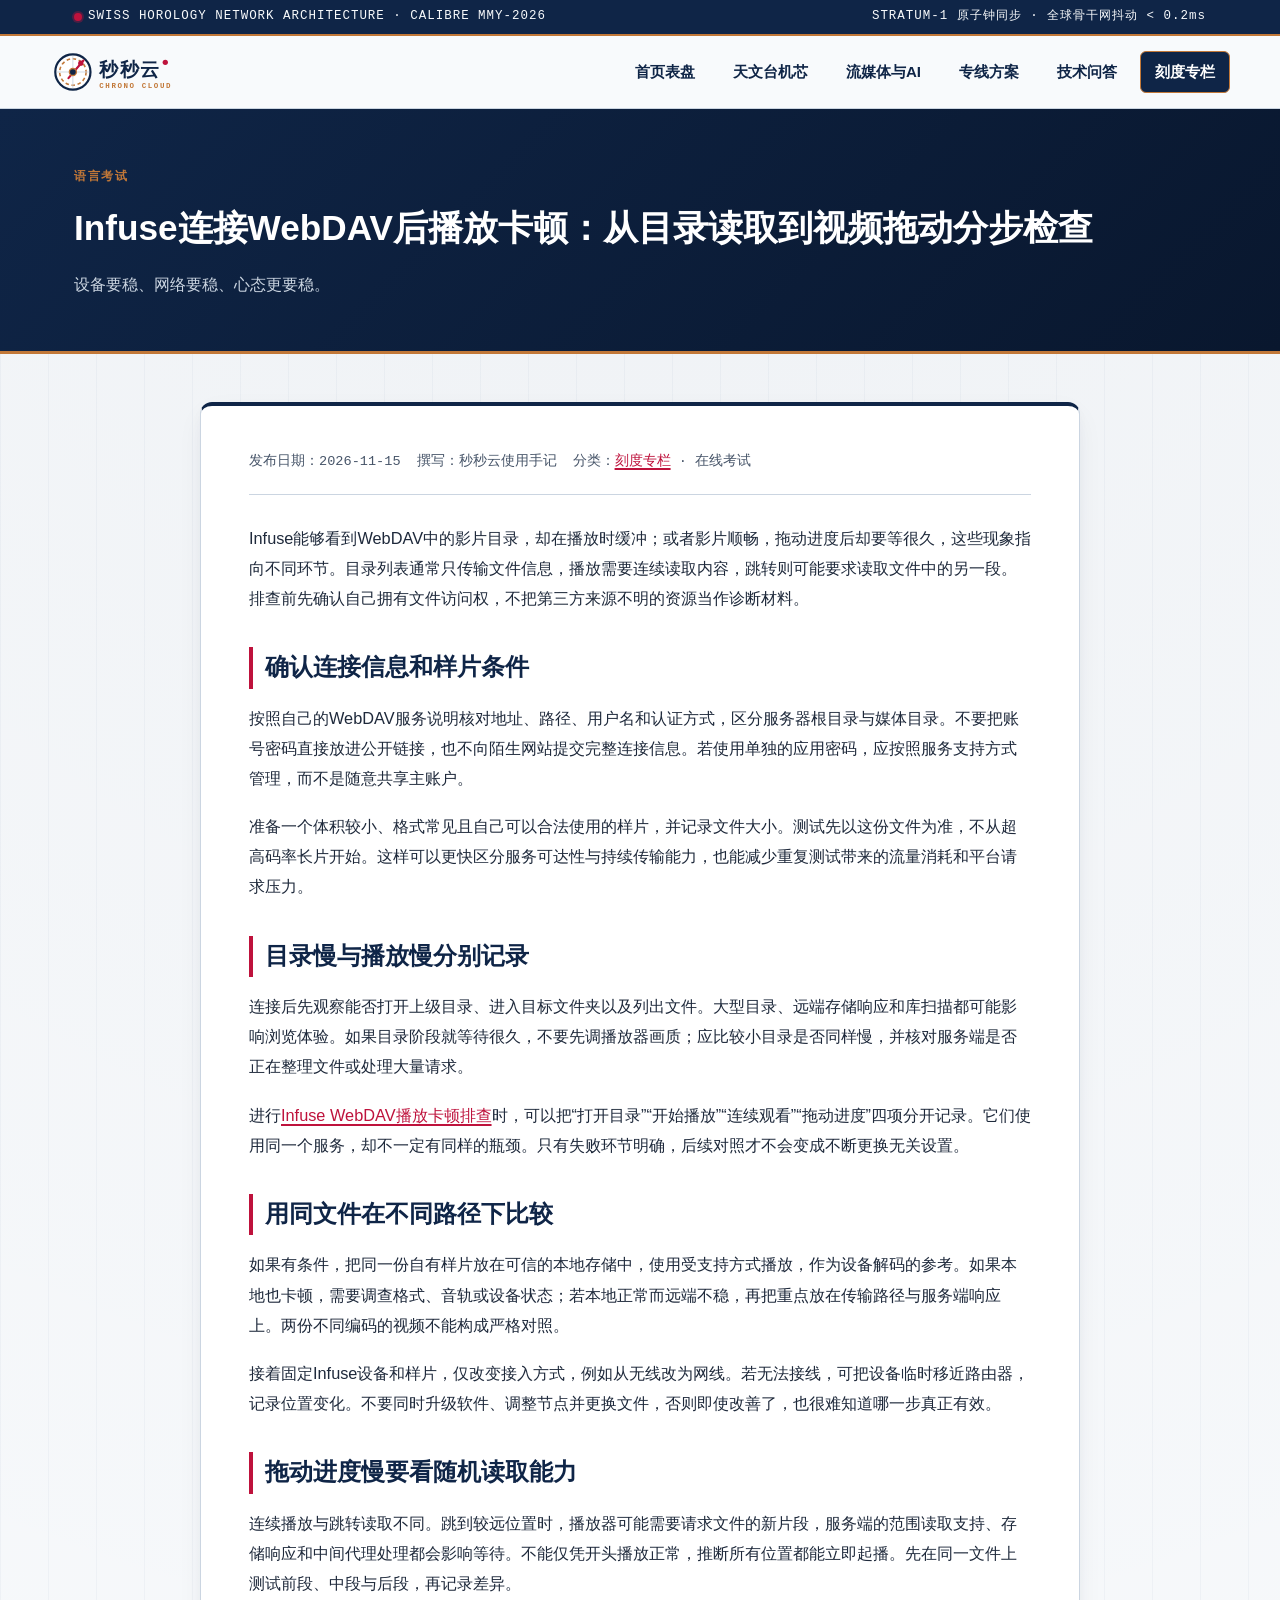
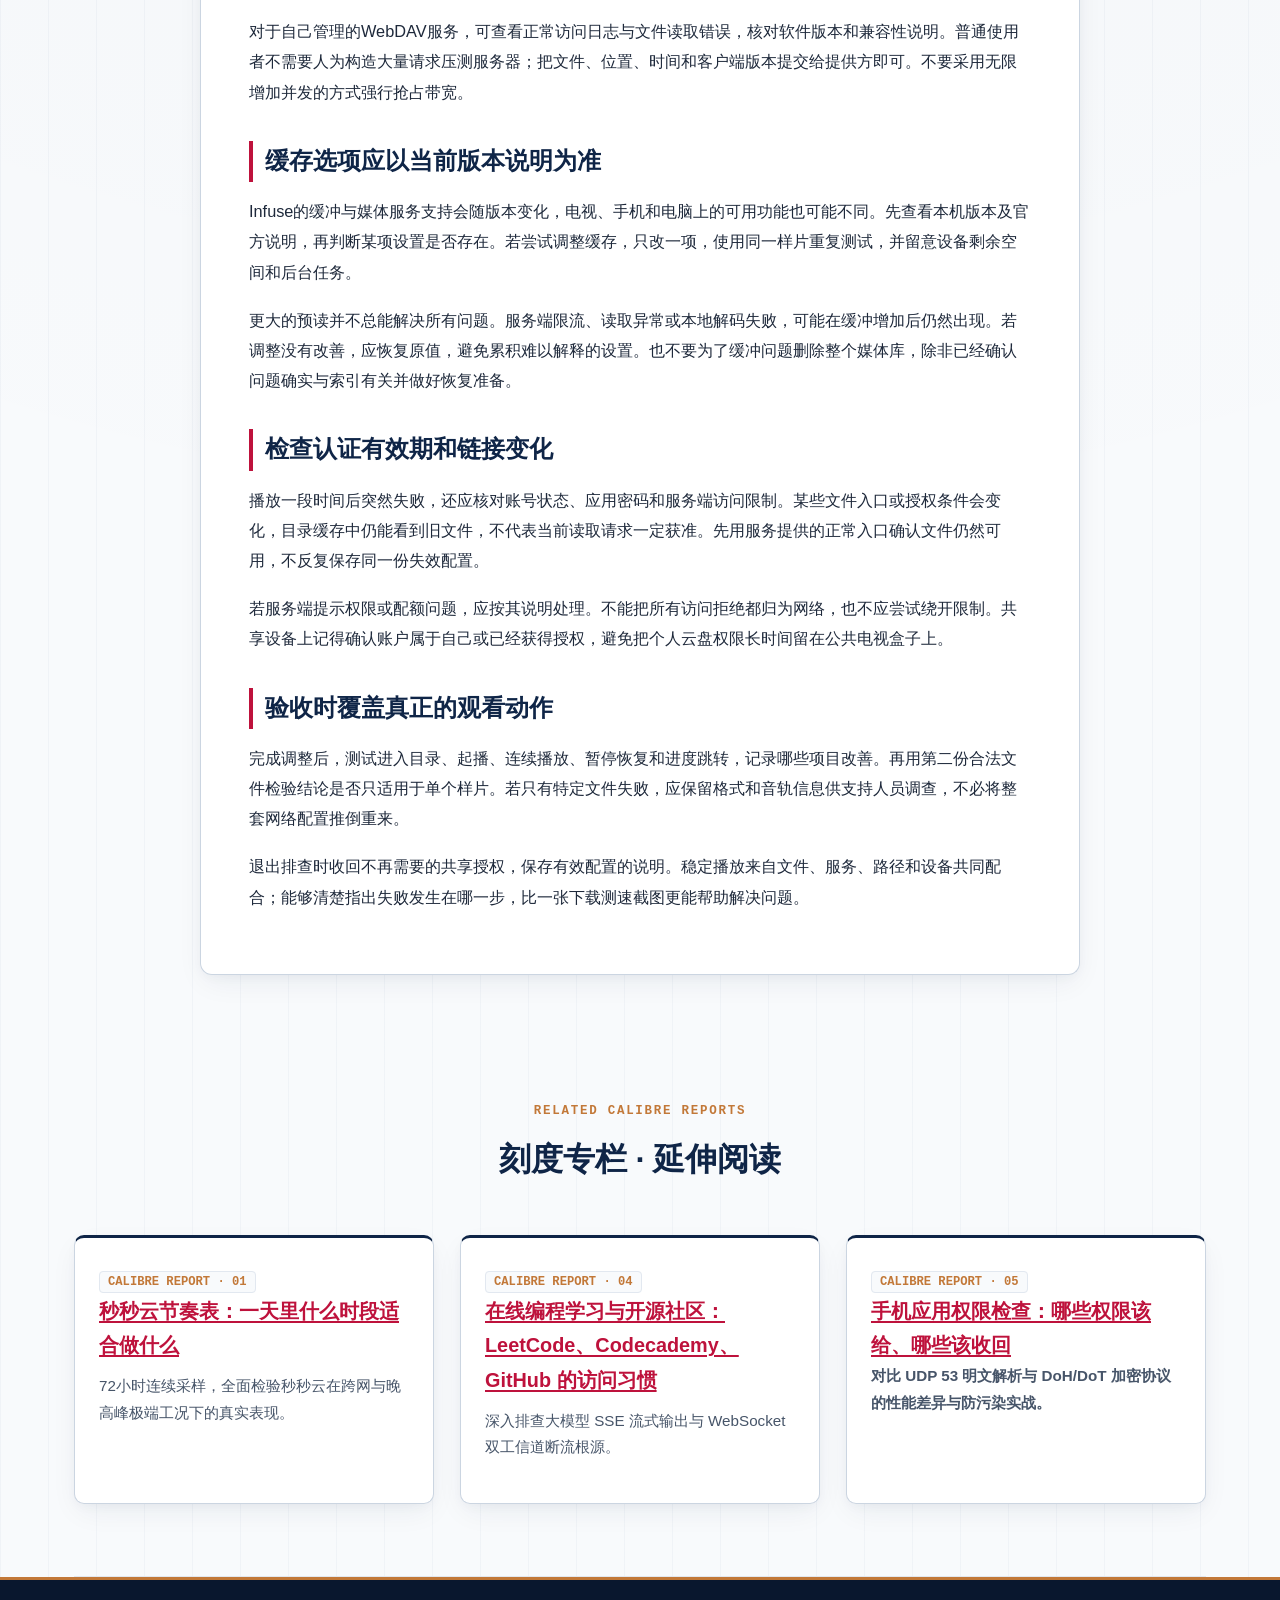
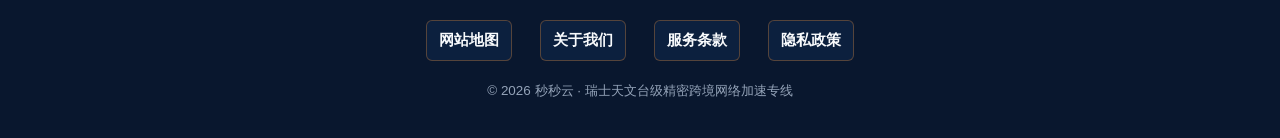
==== commit a0aad650: "Restore detailed guides and clarify airport homepage introductions" ====
--- a/apple-tv-infuse-webdav-streaming.html
+++ b/apple-tv-infuse-webdav-streaming.html
@@ -1,118 +1,122 @@
 <!DOCTYPE html>
+
 <html lang="zh-CN">
 <head>
-  <meta charset="UTF-8">
-  <meta name="viewport" content="width=device-width, initial-scale=1.0">
-  <title>语言考试在线版的网络要求：设备、监考与应急 - 秒秒云刻度专栏</title>
-  <meta name="description" content="参加托福在家考、雅思等在线语言考试，对网络与设备有什么要求？整理考前检查、监考软件、网络要求与突发状况的应对。">
-  <meta name="keywords" content="Infuse 4K秒开,Apple TV代理配置,WebDAV挂载云盘,蓝光原盘流媒体加速,Stash分流规则">
-  <link rel="canonical" href="https://miaomiao-yun.cyou/apple-tv-infuse-webdav-streaming.html">
-  <link rel="stylesheet" href="style.css">
+<meta charset="utf-8"/>
+<meta content="width=device-width, initial-scale=1.0" name="viewport"/>
+<title>Infuse连接WebDAV后播放卡顿：从目录读取到视频拖动分步检查</title>
+<meta content="区分WebDAV目录、鉴权、文件读取与播放器缓冲问题，用合法自有样片和逐项对照定位Infuse播放中断。" name="description"/>
+<meta content="Infuse 4K秒开,Apple TV代理配置,WebDAV挂载云盘,蓝光原盘流媒体加速,Stash分流规则" name="keywords"/>
+<link href="https://miaomiao-yun.cyou/apple-tv-infuse-webdav-streaming.html" rel="canonical"/>
+<link href="style.css" rel="stylesheet"/>
 </head>
 <body>
-
-  <div class="chronometer-top-strip">
-    <div class="container chronometer-top-inner">
-      <span class="calibre-tag"><span class="ruby-jewel-dot"></span> SWISS HOROLOGY NETWORK ARCHITECTURE · CALIBRE MMY-2026</span>
-      <span class="calibre-tag">STRATUM-1 原子钟同步 · 全球骨干网抖动 &lt; 0.2ms</span>
-    </div>
-  </div>
-
-  <header class="site-header">
-    <div class="container header-inner">
-      <a href="index.html" class="brand-logo" aria-label="秒秒云首页">
-        <svg viewBox="0 0 230 50" role="img" aria-label="秒秒云陀飞轮擒纵齿轮与红宝石秒针融合标志">
-          <g transform="translate(26, 25)">
-            <circle cx="0" cy="0" r="20" fill="#FFFFFF" stroke="#0F2547" stroke-width="2.5"/>
-            <circle cx="0" cy="0" r="15" fill="none" stroke="#C27838" stroke-width="1.8" stroke-dasharray="4 3"/>
-            <line x1="-18" y1="0" x2="18" y2="0" stroke="#CBD5E1" stroke-width="1"/>
-            <line x1="0" y1="-18" x2="0" y2="18" stroke="#CBD5E1" stroke-width="1"/>
-            <line x1="-5" y1="7" x2="12" y2="-13" stroke="#BE123C" stroke-width="2.5" stroke-linecap="round"/>
-            <circle cx="9" cy="-10" r="3" fill="#BE123C"/>
-            <circle cx="0" cy="0" r="4" fill="#0F2547" stroke="#C27838" stroke-width="1.5"/>
-          </g>
-          <text x="56" y="29" font-family="PingFang SC, Microsoft YaHei, sans-serif" font-size="22" font-weight="800" fill="#0F2547" letter-spacing="1.5">秒秒云</text>
-          <circle cx="131" cy="14" r="3" fill="#BE123C"/>
-          <text x="56" y="43" font-family="SFMono-Regular, Consolas, monospace" font-size="8.5" font-weight="700" fill="#C27838" letter-spacing="1.8">CHRONO CLOUD</text>
-        </svg>
-      </a>
-      <nav class="main-nav" aria-label="主导航">
-        <a href="index.html">首页表盘</a>
-        <a href="index.html#advantages">天文台机芯</a>
-        <a href="index.html#streaming">流媒体与AI</a>
-        <a href="index.html#pricing">专线方案</a>
-        <a href="index.html#faq">技术问答</a>
-        <a href="chrono-column.html" class="nav-hub-pill active">刻度专栏</a>
-      </nav>
-    </div>
-  </header>
-
-  <section class="page-hero-banner">
-    <div class="container">
-      <span class="section-index-tag">语言考试</span>
-      <h1>语言考试在线版的网络要求：设备、监考与应急</h1>
-      <p>设备要稳、网络要稳、心态更要稳。</p>
-    </div>
-  </section>
-
-  <main class="container">
-    <article class="article-layout">
-      <div class="article-meta-bar">
- <span>发布日期：2026-11-15</span>
- <span>撰写：秒秒云使用手记</span>
- <span>分类：<a href="chrono-column.html">刻度专栏</a> · 在线考试</span>
- </div>
-      <div class="article-content">
-<h2>一、先读官方要求</h2>
-<p>不同考试对设备、浏览器、摄像头与网络带宽的要求不同。考前一周把官方的技术要求逐条核对一遍。</p>
-<h2>二、设备与环境检查</h2>
-<ul><li>电脑电量充足并接电源。</li><li>摄像头、麦克风、耳机工作正常。</li><li>关闭所有不相关的软件与通知。</li></ul>
-<h2>三、网络的准备</h2>
-<p>使用有线网络，并让家人错开使用。参加官方提供的设备检测，在不同时段测试网络稳定性。</p>
-<h2>四、关于加速服务</h2>
-<p>考试软件对网络环境有明确规定，多数不建议在考试期间使用代理或虚拟网络。请遵守考场规则，不要冒险。</p>
-<h2>五、突发状况的应对</h2>
-<p>记录官方的技术支持联系方式。如果遇到断线，按规则尽快重连并联系监考，不要自行反复重启设备。</p>
- </div>
-    </article>
-
-    <!-- Related Articles -->
-    <section class="section-block">
-      <div class="section-header">
-        <span class="section-index-tag">RELATED CALIBRE REPORTS</span>
-        <h2 class="section-title">刻度专栏 · 延伸阅读</h2>
-      </div>
-      <div class="grid-3">
-        <article class="dial-card">
-          <span class="calibre-serial">CALIBRE REPORT · 01</span>
-          <h3><a href="miaomiao-precision-network-benchmark.html">秒秒云节奏表：一天里什么时段适合做什么</a></h3>
-          <p>72小时连续采样，全面检验秒秒云在跨网与晚高峰极端工况下的真实表现。</p>
-        </article>
-        <article class="dial-card">
-          <span class="calibre-serial">CALIBRE REPORT · 04</span>
-          <h3><a href="claude-artifacts-realtime-rendering.html">在线编程学习与开源社区：LeetCode、Codecademy、GitHub 的访问习惯</a></h3>
-          <p>深入排查大模型 SSE 流式输出与 WebSocket 双工信道断流根源。</p>
-        </article>
-        <article class="dial-card">
-          <span class="calibre-serial">CALIBRE REPORT · 05</span>
-          <h3><a href="dns-over-https-privacy-protection.html">手机应用权限检查：哪些权限该给、哪些该收回</a></h4>
-          <p>对比 UDP 53 明文解析与 DoH/DoT 加密协议的性能差异与防污染实战。</p>
-        </article>
-      </div>
-    </section>
-  </main>
-
-  <footer class="site-footer">
-    <div class="container footer-inner">
-      <nav class="footer-links" aria-label="页脚导航">
-        <a href="sitemap.html">网站地图</a>
-        <a href="about.html">关于我们</a>
-        <a href="terms.html">服务条款</a>
-        <a href="privacy.html">隐私政策</a>
-      </nav>
-      <p class="footer-copy">© 2026 秒秒云 · 瑞士天文台级精密跨境网络加速专线</p>
-    </div>
-  </footer>
-
+<div class="chronometer-top-strip">
+<div class="container chronometer-top-inner">
+<span class="calibre-tag"><span class="ruby-jewel-dot"></span> SWISS HOROLOGY NETWORK ARCHITECTURE · CALIBRE MMY-2026</span>
+<span class="calibre-tag">STRATUM-1 原子钟同步 · 全球骨干网抖动 &lt; 0.2ms</span>
+</div>
+</div>
+<header class="site-header">
+<div class="container header-inner">
+<a aria-label="秒秒云首页" class="brand-logo" href="index.html">
+<svg aria-label="秒秒云陀飞轮擒纵齿轮与红宝石秒针融合标志" role="img" viewbox="0 0 230 50">
+<g transform="translate(26, 25)">
+<circle cx="0" cy="0" fill="#FFFFFF" r="20" stroke="#0F2547" stroke-width="2.5"></circle>
+<circle cx="0" cy="0" fill="none" r="15" stroke="#C27838" stroke-dasharray="4 3" stroke-width="1.8"></circle>
+<line stroke="#CBD5E1" stroke-width="1" x1="-18" x2="18" y1="0" y2="0"></line>
+<line stroke="#CBD5E1" stroke-width="1" x1="0" x2="0" y1="-18" y2="18"></line>
+<line stroke="#BE123C" stroke-linecap="round" stroke-width="2.5" x1="-5" x2="12" y1="7" y2="-13"></line>
+<circle cx="9" cy="-10" fill="#BE123C" r="3"></circle>
+<circle cx="0" cy="0" fill="#0F2547" r="4" stroke="#C27838" stroke-width="1.5"></circle>
+</g>
+<text fill="#0F2547" font-family="PingFang SC, Microsoft YaHei, sans-serif" font-size="22" font-weight="800" letter-spacing="1.5" x="56" y="29">秒秒云</text>
+<circle cx="131" cy="14" fill="#BE123C" r="3"></circle>
+<text fill="#C27838" font-family="SFMono-Regular, Consolas, monospace" font-size="8.5" font-weight="700" letter-spacing="1.8" x="56" y="43">CHRONO CLOUD</text>
+</svg>
+</a>
+<nav aria-label="主导航" class="main-nav">
+<a href="index.html">首页表盘</a>
+<a href="index.html#advantages">天文台机芯</a>
+<a href="index.html#streaming">流媒体与AI</a>
+<a href="index.html#pricing">专线方案</a>
+<a href="index.html#faq">技术问答</a>
+<a class="nav-hub-pill active" href="chrono-column.html">刻度专栏</a>
+</nav>
+</div>
+</header>
+<section class="page-hero-banner">
+<div class="container">
+<span class="section-index-tag">语言考试</span>
+<h1>Infuse连接WebDAV后播放卡顿：从目录读取到视频拖动分步检查</h1>
+<p>设备要稳、网络要稳、心态更要稳。</p>
+</div>
+</section>
+<main class="container">
+<article class="article-layout">
+<div class="article-meta-bar">
+<span>发布日期：2026-11-15</span>
+<span>撰写：秒秒云使用手记</span>
+<span>分类：<a href="chrono-column.html">刻度专栏</a> · 在线考试</span>
+</div>
+<div class="article-content"><div data-swc-article-body="2026-11-16"><p>Infuse能够看到WebDAV中的影片目录，却在播放时缓冲；或者影片顺畅，拖动进度后却要等很久，这些现象指向不同环节。目录列表通常只传输文件信息，播放需要连续读取内容，跳转则可能要求读取文件中的另一段。排查前先确认自己拥有文件访问权，不把第三方来源不明的资源当作诊断材料。</p>
+<h2>确认连接信息和样片条件</h2>
+<p>按照自己的WebDAV服务说明核对地址、路径、用户名和认证方式，区分服务器根目录与媒体目录。不要把账号密码直接放进公开链接，也不向陌生网站提交完整连接信息。若使用单独的应用密码，应按照服务支持方式管理，而不是随意共享主账户。</p>
+<p>准备一个体积较小、格式常见且自己可以合法使用的样片，并记录文件大小。测试先以这份文件为准，不从超高码率长片开始。这样可以更快区分服务可达性与持续传输能力，也能减少重复测试带来的流量消耗和平台请求压力。</p>
+<h2>目录慢与播放慢分别记录</h2>
+<p>连接后先观察能否打开上级目录、进入目标文件夹以及列出文件。大型目录、远端存储响应和库扫描都可能影响浏览体验。如果目录阶段就等待很久，不要先调播放器画质；应比较小目录是否同样慢，并核对服务端是否正在整理文件或处理大量请求。</p>
+<p>进行<a href="https://dajichang.mom/">Infuse WebDAV播放卡顿排查</a>时，可以把“打开目录”“开始播放”“连续观看”“拖动进度”四项分开记录。它们使用同一个服务，却不一定有同样的瓶颈。只有失败环节明确，后续对照才不会变成不断更换无关设置。</p>
+<h2>用同文件在不同路径下比较</h2>
+<p>如果有条件，把同一份自有样片放在可信的本地存储中，使用受支持方式播放，作为设备解码的参考。如果本地也卡顿，需要调查格式、音轨或设备状态；若本地正常而远端不稳，再把重点放在传输路径与服务端响应上。两份不同编码的视频不能构成严格对照。</p>
+<p>接着固定Infuse设备和样片，仅改变接入方式，例如从无线改为网线。若无法接线，可把设备临时移近路由器，记录位置变化。不要同时升级软件、调整节点并更换文件，否则即使改善了，也很难知道哪一步真正有效。</p>
+<h2>拖动进度慢要看随机读取能力</h2>
+<p>连续播放与跳转读取不同。跳到较远位置时，播放器可能需要请求文件的新片段，服务端的范围读取支持、存储响应和中间代理处理都会影响等待。不能仅凭开头播放正常，推断所有位置都能立即起播。先在同一文件上测试前段、中段与后段，再记录差异。</p>
+<p>对于自己管理的WebDAV服务，可查看正常访问日志与文件读取错误，核对软件版本和兼容性说明。普通使用者不需要人为构造大量请求压测服务器；把文件、位置、时间和客户端版本提交给提供方即可。不要采用无限增加并发的方式强行抢占带宽。</p>
+<h2>缓存选项应以当前版本说明为准</h2>
+<p>Infuse的缓冲与媒体服务支持会随版本变化，电视、手机和电脑上的可用功能也可能不同。先查看本机版本及官方说明，再判断某项设置是否存在。若尝试调整缓存，只改一项，使用同一样片重复测试，并留意设备剩余空间和后台任务。</p>
+<p>更大的预读并不总能解决所有问题。服务端限流、读取异常或本地解码失败，可能在缓冲增加后仍然出现。若调整没有改善，应恢复原值，避免累积难以解释的设置。也不要为了缓冲问题删除整个媒体库，除非已经确认问题确实与索引有关并做好恢复准备。</p>
+<h2>检查认证有效期和链接变化</h2>
+<p>播放一段时间后突然失败，还应核对账号状态、应用密码和服务端访问限制。某些文件入口或授权条件会变化，目录缓存中仍能看到旧文件，不代表当前读取请求一定获准。先用服务提供的正常入口确认文件仍然可用，不反复保存同一份失效配置。</p>
+<p>若服务端提示权限或配额问题，应按其说明处理。不能把所有访问拒绝都归为网络，也不应尝试绕开限制。共享设备上记得确认账户属于自己或已经获得授权，避免把个人云盘权限长时间留在公共电视盒子上。</p>
+<h2>验收时覆盖真正的观看动作</h2>
+<p>完成调整后，测试进入目录、起播、连续播放、暂停恢复和进度跳转，记录哪些项目改善。再用第二份合法文件检验结论是否只适用于单个样片。若只有特定文件失败，应保留格式和音轨信息供支持人员调查，不必将整套网络配置推倒重来。</p>
+<p>退出排查时收回不再需要的共享授权，保存有效配置的说明。稳定播放来自文件、服务、路径和设备共同配合；能够清楚指出失败发生在哪一步，比一张下载测速截图更能帮助解决问题。</p></div></div>
+</article>
+<!-- Related Articles -->
+<section class="section-block">
+<div class="section-header">
+<span class="section-index-tag">RELATED CALIBRE REPORTS</span>
+<h2 class="section-title">刻度专栏 · 延伸阅读</h2>
+</div>
+<div class="grid-3">
+<article class="dial-card">
+<span class="calibre-serial">CALIBRE REPORT · 01</span>
+<h3><a href="miaomiao-precision-network-benchmark.html">秒秒云节奏表：一天里什么时段适合做什么</a></h3>
+<p>72小时连续采样，全面检验秒秒云在跨网与晚高峰极端工况下的真实表现。</p>
+</article>
+<article class="dial-card">
+<span class="calibre-serial">CALIBRE REPORT · 04</span>
+<h3><a href="claude-artifacts-realtime-rendering.html">在线编程学习与开源社区：LeetCode、Codecademy、GitHub 的访问习惯</a></h3>
+<p>深入排查大模型 SSE 流式输出与 WebSocket 双工信道断流根源。</p>
+</article>
+<article class="dial-card">
+<span class="calibre-serial">CALIBRE REPORT · 05</span>
+<h3><a href="dns-over-https-privacy-protection.html">手机应用权限检查：哪些权限该给、哪些该收回</a>
+<p>对比 UDP 53 明文解析与 DoH/DoT 加密协议的性能差异与防污染实战。</p>
+</h3></article>
+</div>
+</section>
+</main>
+<footer class="site-footer">
+<div class="container footer-inner">
+<nav aria-label="页脚导航" class="footer-links">
+<a href="sitemap.html">网站地图</a>
+<a href="about.html">关于我们</a>
+<a href="terms.html">服务条款</a>
+<a href="privacy.html">隐私政策</a>
+</nav>
+<p class="footer-copy">© 2026 秒秒云 · 瑞士天文台级精密跨境网络加速专线</p>
+</div>
+</footer>
 </body>
 </html>
